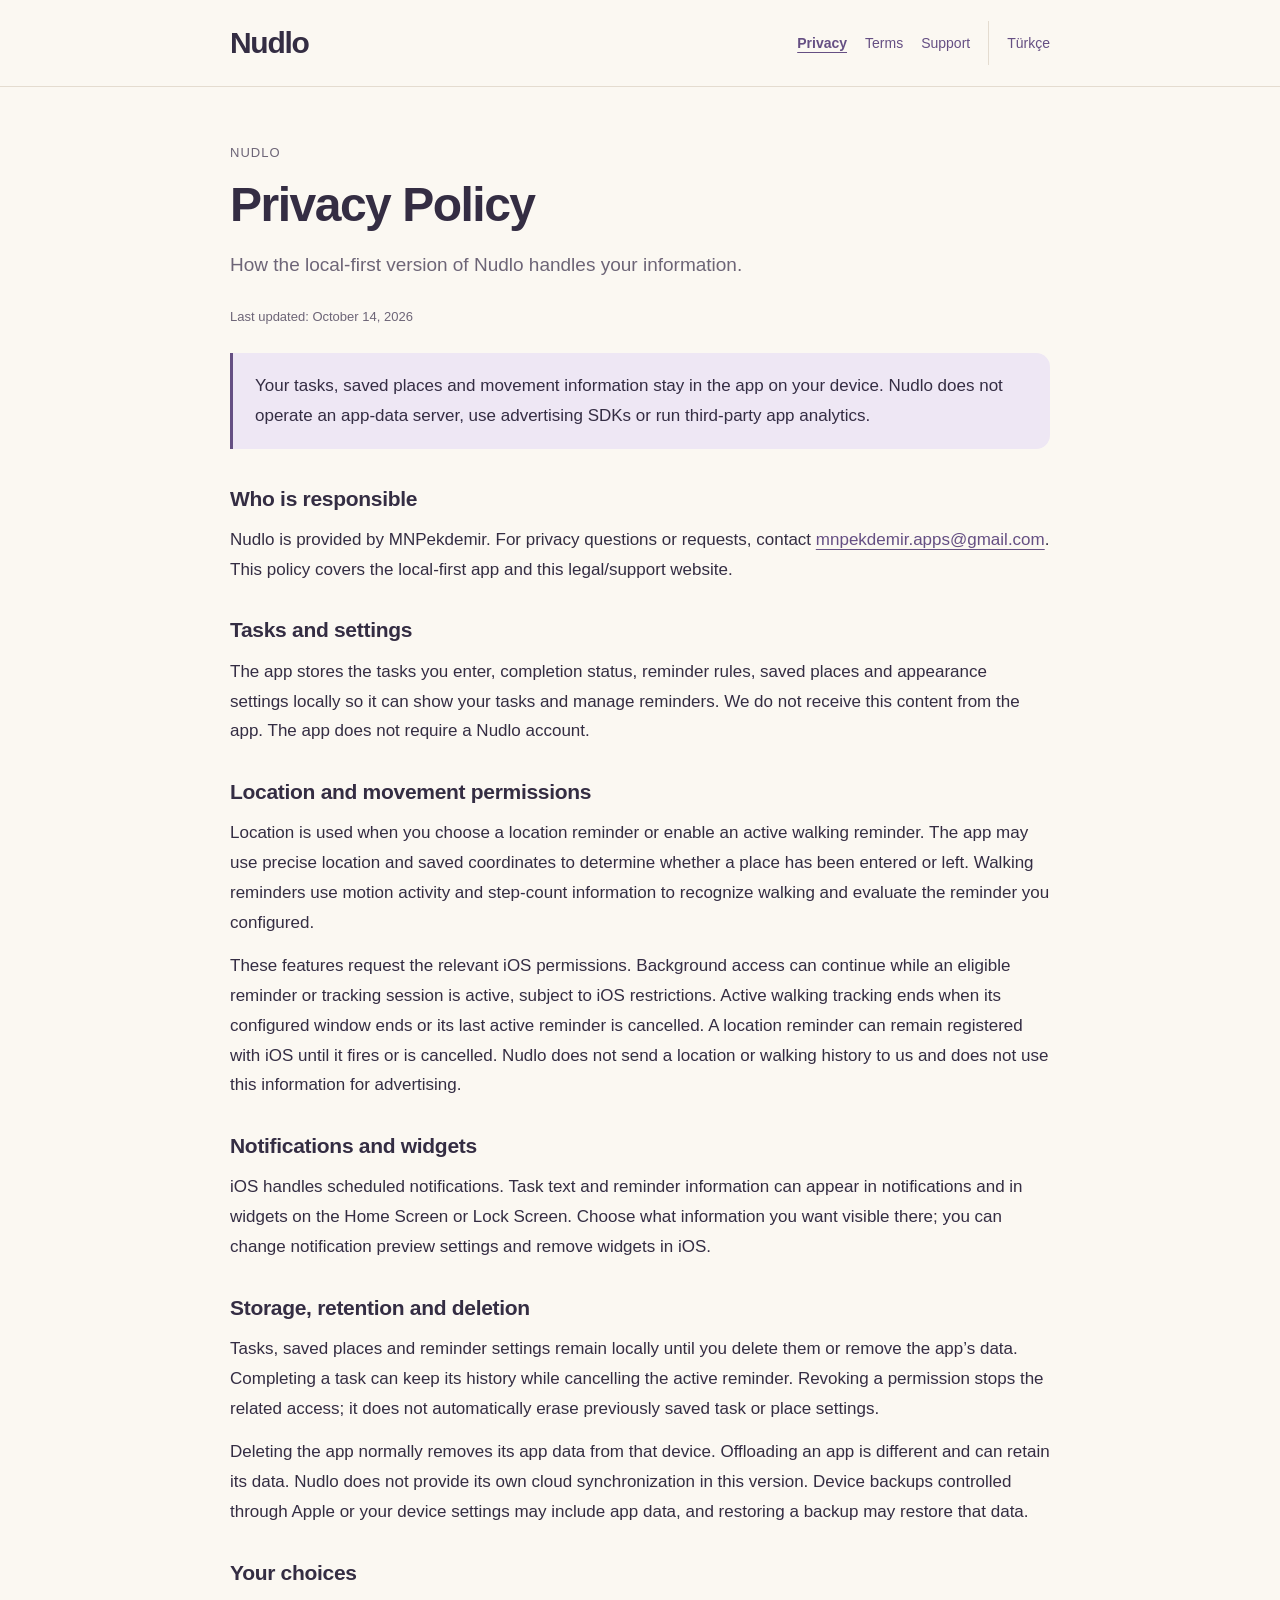
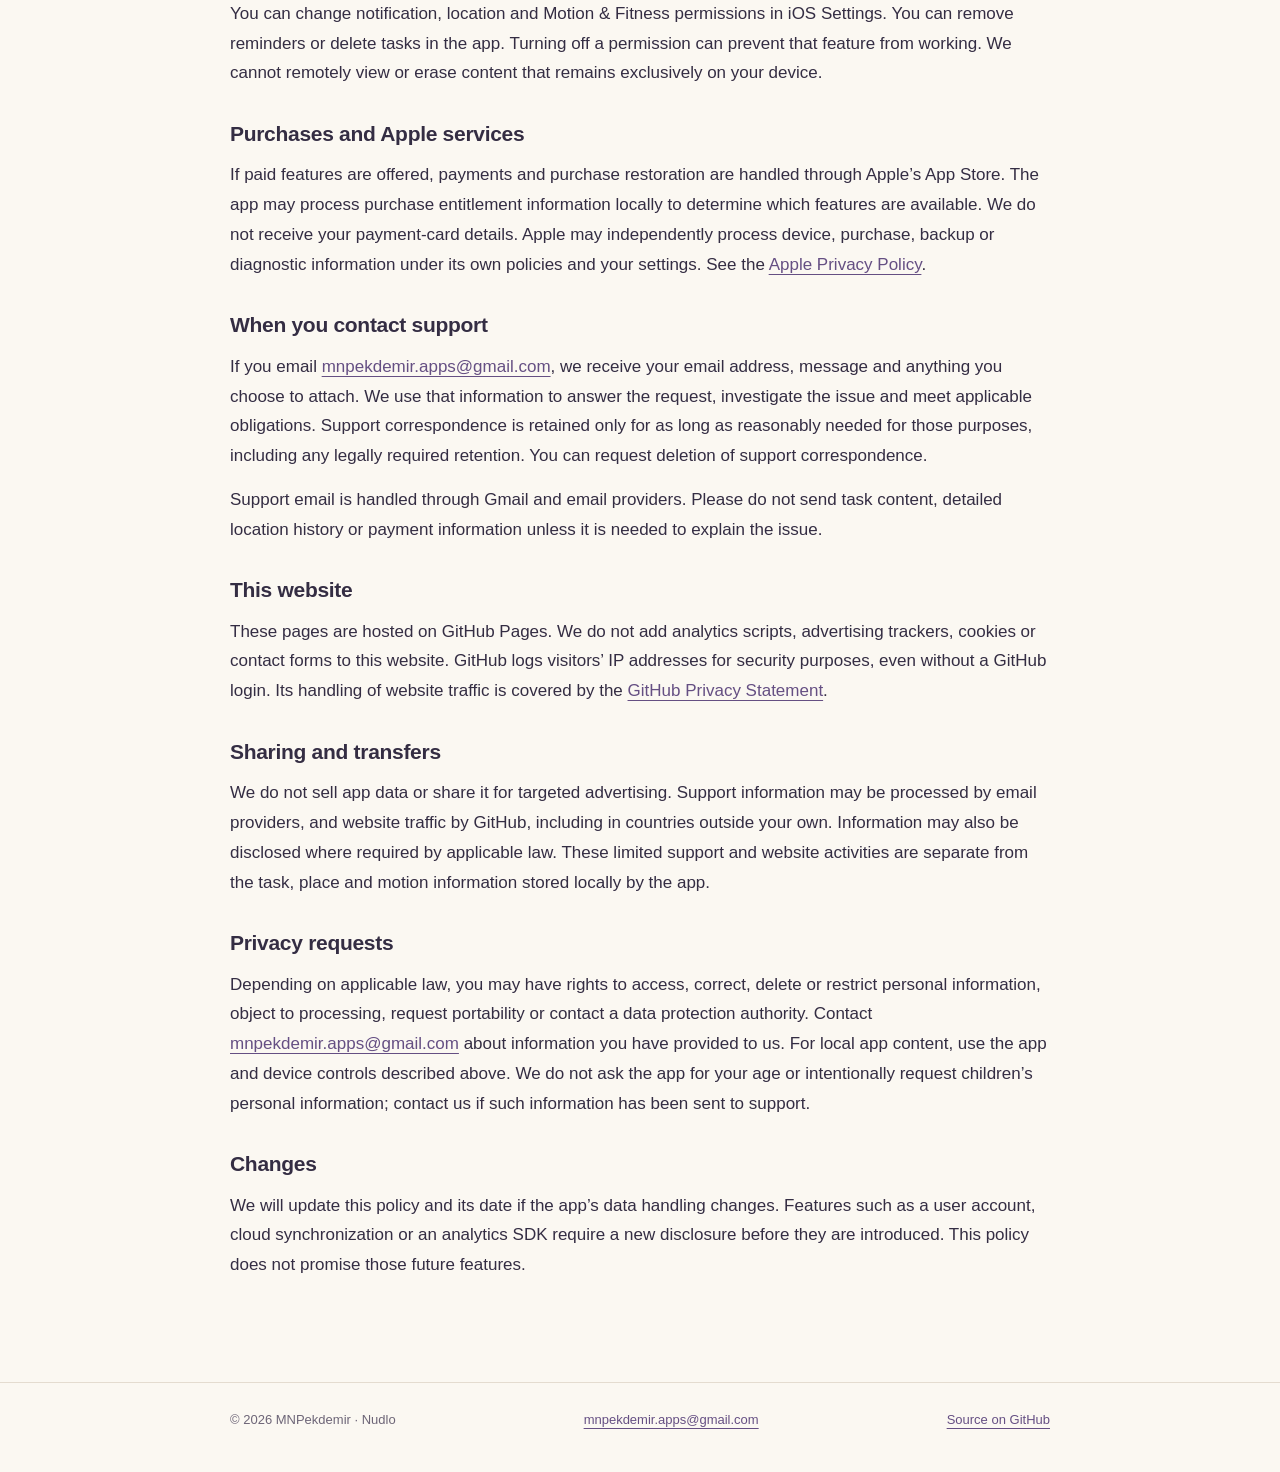
==== privacy.html @ 1d19ee4d "Add bilingual Nudlo privacy, terms and support pages" ====
<!doctype html>
<html lang="en">
<head>
  <meta charset="utf-8">
  <meta name="viewport" content="width=device-width,initial-scale=1">
  <meta name="description" content="How the local-first version of Nudlo handles your information.">
  <title>Privacy Policy · Nudlo</title>
  <link rel="canonical" href="https://mnpekdemir.github.io/nudlo-legal/privacy.html">
  <link rel="alternate" hreflang="en" href="https://mnpekdemir.github.io/nudlo-legal/privacy.html">
  <link rel="alternate" hreflang="tr" href="https://mnpekdemir.github.io/nudlo-legal/tr/privacy.html">
  <link rel="stylesheet" href="styles.css">
</head>
<body>
  <a class="skip-link" href="#content">Skip to content</a>
  <header class="site-header"><div class="container header-content"><a class="wordmark" href="index.html" aria-label="Nudlo">Nudlo</a><nav class="top-nav" aria-label="Legal & support"><a href="privacy.html" aria-current="page">Privacy</a><a href="terms.html">Terms</a><a href="support.html">Support</a><a class="language-link" href="tr/privacy.html" lang="tr">Türkçe</a></nav></div></header>
  <main class="container" id="content"><p class="eyebrow">Nudlo</p><h1>Privacy Policy</h1><p class="lead">How the local-first version of Nudlo handles your information.</p><p class="updated">Last updated: October 14, 2026</p><div class="summary"><p>Your tasks, saved places and movement information stay in the app on your device. Nudlo does not operate an app-data server, use advertising SDKs or run third-party app analytics.</p></div><section id="section-1"><h2>Who is responsible</h2><p>Nudlo is provided by MNPekdemir. For privacy questions or requests, contact <a class="contact-link" href="mailto:mnpekdemir.apps@gmail.com">mnpekdemir.apps@gmail.com</a>. This policy covers the local-first app and this legal/support website.</p></section>
<section id="section-2"><h2>Tasks and settings</h2><p>The app stores the tasks you enter, completion status, reminder rules, saved places and appearance settings locally so it can show your tasks and manage reminders. We do not receive this content from the app. The app does not require a Nudlo account.</p></section>
<section id="section-3"><h2>Location and movement permissions</h2><p>Location is used when you choose a location reminder or enable an active walking reminder. The app may use precise location and saved coordinates to determine whether a place has been entered or left. Walking reminders use motion activity and step-count information to recognize walking and evaluate the reminder you configured.</p><p>These features request the relevant iOS permissions. Background access can continue while an eligible reminder or tracking session is active, subject to iOS restrictions. Active walking tracking ends when its configured window ends or its last active reminder is cancelled. A location reminder can remain registered with iOS until it fires or is cancelled. Nudlo does not send a location or walking history to us and does not use this information for advertising.</p></section>
<section id="section-4"><h2>Notifications and widgets</h2><p>iOS handles scheduled notifications. Task text and reminder information can appear in notifications and in widgets on the Home Screen or Lock Screen. Choose what information you want visible there; you can change notification preview settings and remove widgets in iOS.</p></section>
<section id="section-5"><h2>Storage, retention and deletion</h2><p>Tasks, saved places and reminder settings remain locally until you delete them or remove the app’s data. Completing a task can keep its history while cancelling the active reminder. Revoking a permission stops the related access; it does not automatically erase previously saved task or place settings.</p><p>Deleting the app normally removes its app data from that device. Offloading an app is different and can retain its data. Nudlo does not provide its own cloud synchronization in this version. Device backups controlled through Apple or your device settings may include app data, and restoring a backup may restore that data.</p></section>
<section id="section-6"><h2>Your choices</h2><p>You can change notification, location and Motion & Fitness permissions in iOS Settings. You can remove reminders or delete tasks in the app. Turning off a permission can prevent that feature from working. We cannot remotely view or erase content that remains exclusively on your device.</p></section>
<section id="section-7"><h2>Purchases and Apple services</h2><p>If paid features are offered, payments and purchase restoration are handled through Apple’s App Store. The app may process purchase entitlement information locally to determine which features are available. We do not receive your payment-card details. Apple may independently process device, purchase, backup or diagnostic information under its own policies and your settings. See the <a href="https://www.apple.com/legal/privacy/">Apple Privacy Policy</a>.</p></section>
<section id="section-8"><h2>When you contact support</h2><p>If you email <a class="contact-link" href="mailto:mnpekdemir.apps@gmail.com">mnpekdemir.apps@gmail.com</a>, we receive your email address, message and anything you choose to attach. We use that information to answer the request, investigate the issue and meet applicable obligations. Support correspondence is retained only for as long as reasonably needed for those purposes, including any legally required retention. You can request deletion of support correspondence.</p><p>Support email is handled through Gmail and email providers. Please do not send task content, detailed location history or payment information unless it is needed to explain the issue.</p></section>
<section id="section-9"><h2>This website</h2><p>These pages are hosted on GitHub Pages. We do not add analytics scripts, advertising trackers, cookies or contact forms to this website. GitHub logs visitors’ IP addresses for security purposes, even without a GitHub login. Its handling of website traffic is covered by the <a href="https://docs.github.com/en/site-policy/privacy-policies/github-general-privacy-statement">GitHub Privacy Statement</a>.</p></section>
<section id="section-10"><h2>Sharing and transfers</h2><p>We do not sell app data or share it for targeted advertising. Support information may be processed by email providers, and website traffic by GitHub, including in countries outside your own. Information may also be disclosed where required by applicable law. These limited support and website activities are separate from the task, place and motion information stored locally by the app.</p></section>
<section id="section-11"><h2>Privacy requests</h2><p>Depending on applicable law, you may have rights to access, correct, delete or restrict personal information, object to processing, request portability or contact a data protection authority. Contact <a class="contact-link" href="mailto:mnpekdemir.apps@gmail.com">mnpekdemir.apps@gmail.com</a> about information you have provided to us. For local app content, use the app and device controls described above. We do not ask the app for your age or intentionally request children’s personal information; contact us if such information has been sent to support.</p></section>
<section id="section-12"><h2>Changes</h2><p>We will update this policy and its date if the app’s data handling changes. Features such as a user account, cloud synchronization or an analytics SDK require a new disclosure before they are introduced. This policy does not promise those future features.</p></section></main>
  <footer><div class="container footer-content"><span>© 2026 MNPekdemir · Nudlo</span><a class="contact-link" href="mailto:mnpekdemir.apps@gmail.com">mnpekdemir.apps@gmail.com</a><a href="https://github.com/MNPekdemir/nudlo-legal">Source on GitHub</a></div></footer>
</body>
</html>
---- styles.css ----
:root { color-scheme:light dark; --paper:light-dark(#fbf8f2,#211d29); --surface:light-dark(#fffdf8,#2d2736); --ink:light-dark(#342d43,#f5efe7); --muted:light-dark(#6d6577,#c0b6ca); --line:light-dark(#e4dcd0,#4a4055); --accent:light-dark(#654f83,#dec8ef); --soft:light-dark(#eee7f4,#382e44); }
* { box-sizing:border-box; }
body { margin:0; background:var(--paper); color:var(--ink); font:400 17px/1.75 -apple-system,BlinkMacSystemFont,"Segoe UI",sans-serif; }
a { color:var(--accent); text-underline-offset:4px; }
a:hover { text-decoration-thickness:2px; }
a:focus-visible { outline:3px solid var(--accent); outline-offset:4px; border-radius:3px; }
.skip-link { position:absolute; top:10px; left:10px; padding:8px 14px; background:var(--surface); transform:translateY(-150%); }
.skip-link:focus { transform:translateY(0); z-index:2; }
.container { width:min(100% - 40px,820px); margin:0 auto; }
.site-header { border-bottom:1px solid var(--line); }
.header-content { display:flex; align-items:center; justify-content:space-between; gap:16px; flex-wrap:wrap; padding:21px 0; }
.wordmark { color:var(--ink); font:600 30px/1.15 ui-rounded,-apple-system,BlinkMacSystemFont,"Segoe UI",sans-serif; letter-spacing:-1.3px; text-decoration:none; }
.top-nav { display:flex; flex-wrap:wrap; align-items:center; gap:18px; font-size:14px; }
.top-nav a { min-height:44px; display:flex; align-items:center; text-decoration:none; }
.top-nav a[aria-current=page] { text-decoration:underline; font-weight:600; }
.language-link { padding-left:18px; border-left:1px solid var(--line); }
main { padding:55px 0 70px; }
.eyebrow { color:var(--muted); font-size:13px; letter-spacing:.08em; text-transform:uppercase; margin:0 0 12px; }
h1 { font-size:clamp(34px,6vw,48px); line-height:1.15; letter-spacing:-1.5px; font-weight:600; margin:0 0 18px; }
.lead { color:var(--muted); font-size:19px; line-height:1.6; margin:0 0 26px; }
.updated { color:var(--muted); font-size:13px; margin:0 0 24px; }
.summary { padding:18px 22px; border-left:3px solid var(--accent); background:var(--soft); border-radius:0 14px 14px 0; margin:0 0 36px; }
.summary p { margin:0; }
section { margin:0 0 32px; }
h2 { font-size:21px; line-height:1.35; font-weight:600; letter-spacing:-.3px; margin:0 0 12px; scroll-margin-top:20px; }
p { margin:0 0 14px; }
ul { padding-left:23px; margin:0 0 17px; }
li { margin-bottom:8px; }
.document-links { border-top:1px solid var(--line); margin-top:38px; }
.document-link { display:block; padding:25px 0; border-bottom:1px solid var(--line); text-decoration:none; }
.document-link strong { display:block; font-size:22px; font-weight:600; margin-bottom:4px; }
.document-link span { display:block; color:var(--muted); }
.contact-link { overflow-wrap:anywhere; }
footer { border-top:1px solid var(--line); color:var(--muted); font-size:13px; padding:26px 0 40px; }
.footer-content { display:flex; flex-wrap:wrap; gap:10px 24px; align-items:center; justify-content:space-between; }
@media(max-width:500px) { body { font-size:16px; } .header-content { gap:10px; padding:16px 0 12px; } .top-nav { width:100%; gap:16px; } .language-link { margin-left:auto; padding-left:12px; } main { padding:35px 0 45px; } .lead { font-size:17px; } .summary { padding:16px; } }
@media print { .site-header,.skip-link,footer { display:none; } :root { color-scheme:light; } main { padding:0; } .container { width:100%; } a { color:inherit; } }
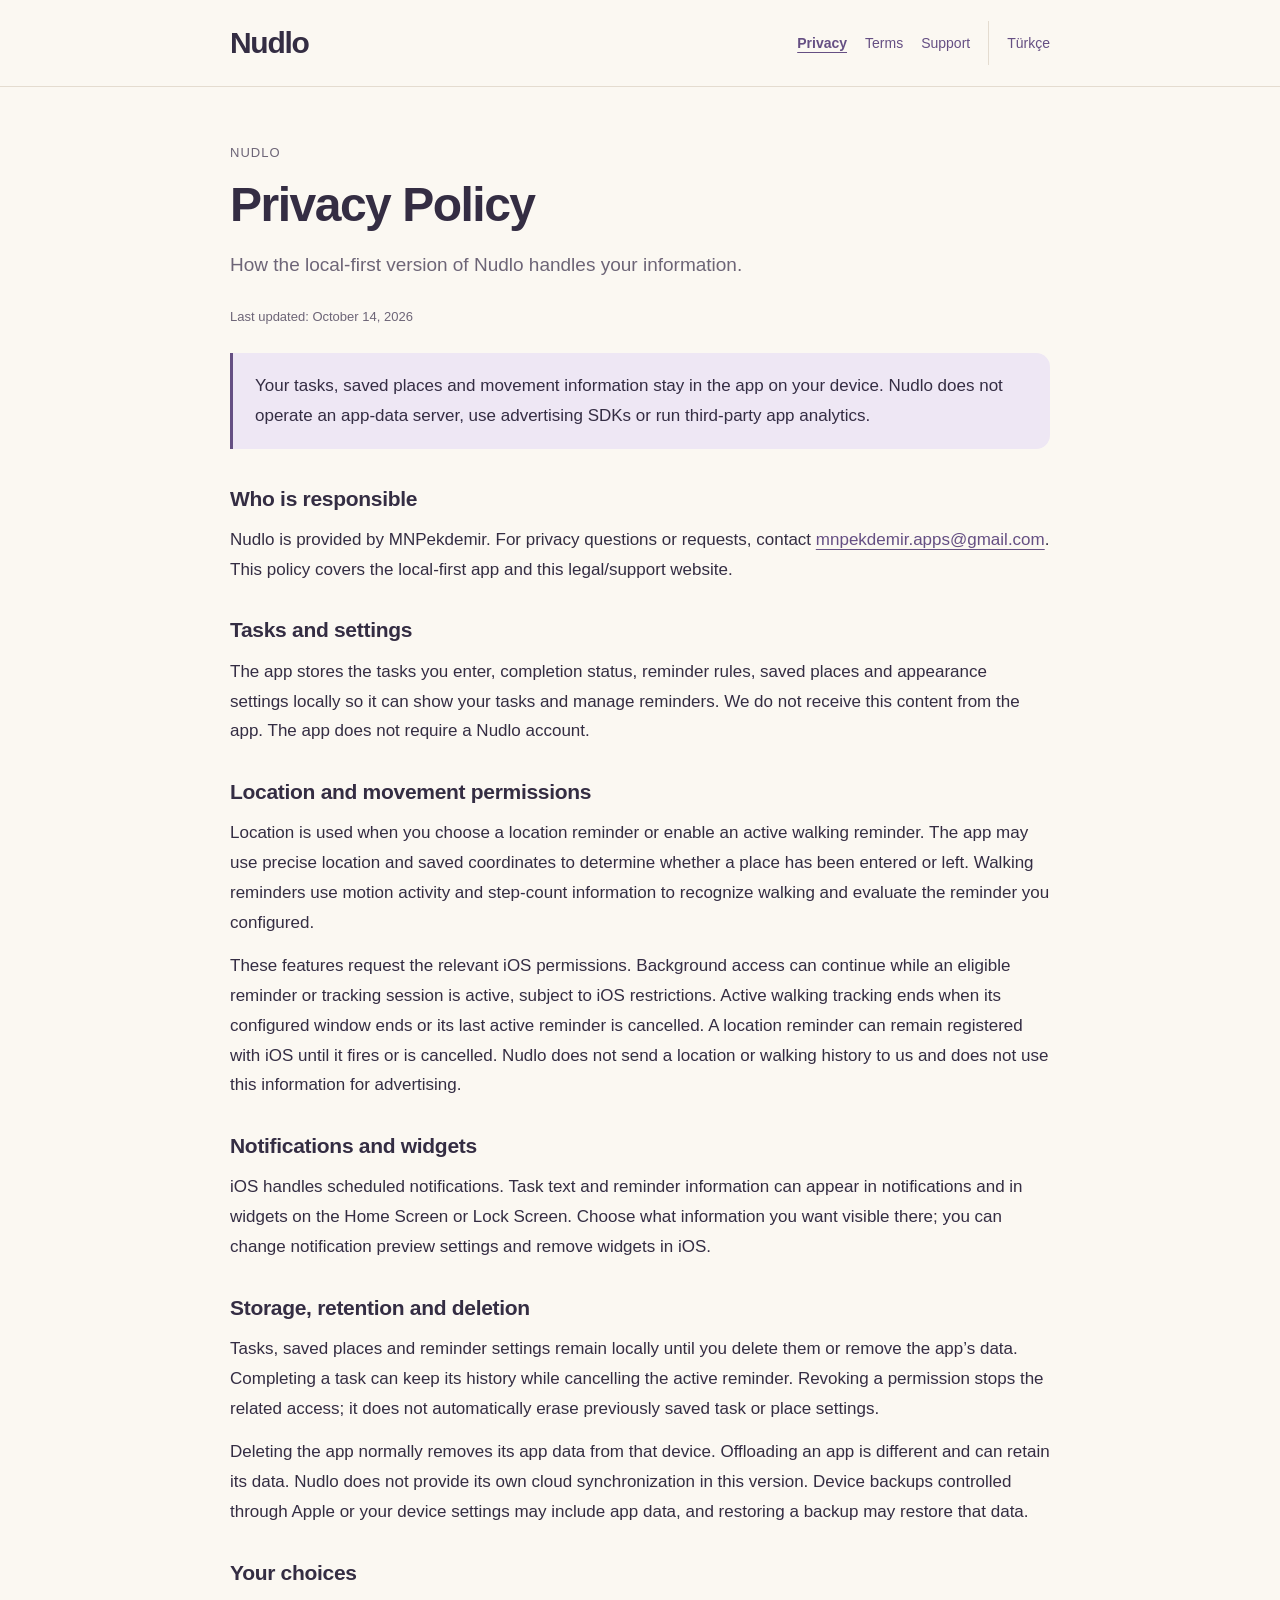
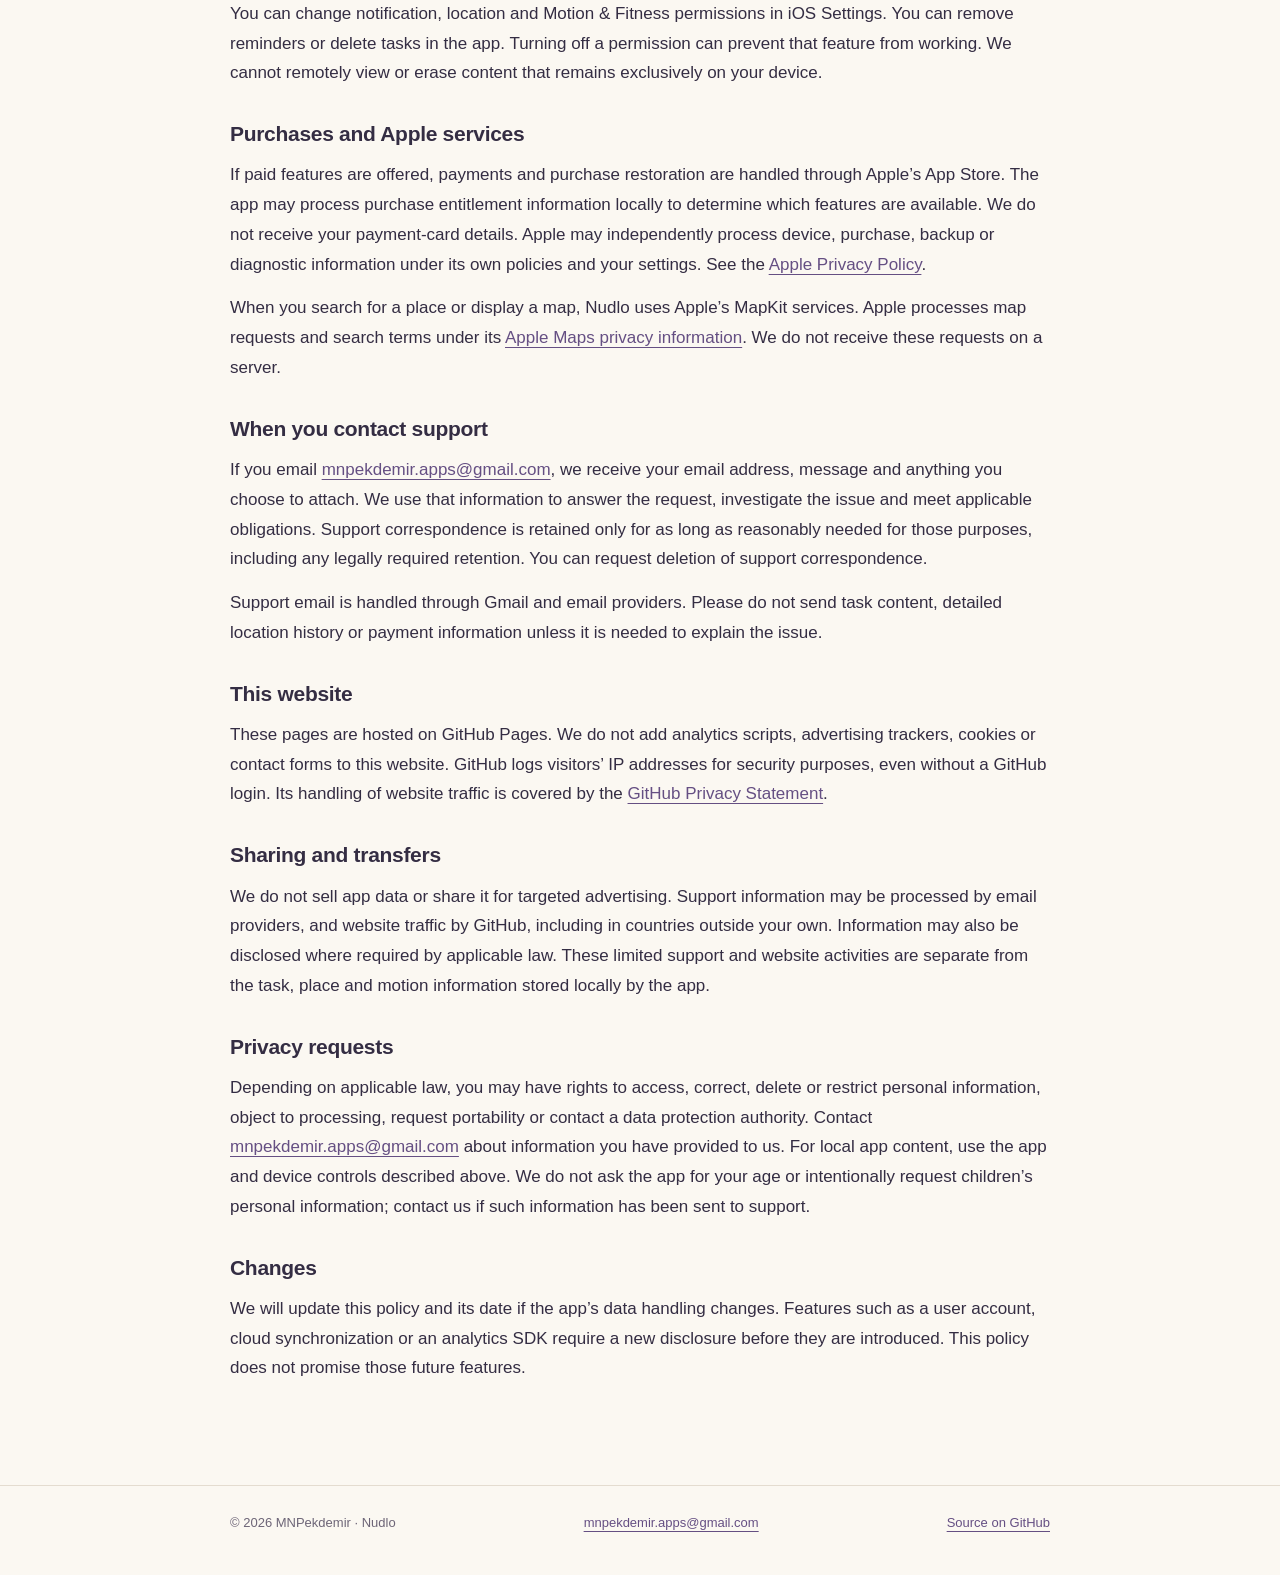
==== commit fc1ec640: "Disclose Apple MapKit place searches" ====
--- a/privacy.html
+++ b/privacy.html
@@ -19,7 +19,7 @@
 <section id="section-4"><h2>Notifications and widgets</h2><p>iOS handles scheduled notifications. Task text and reminder information can appear in notifications and in widgets on the Home Screen or Lock Screen. Choose what information you want visible there; you can change notification preview settings and remove widgets in iOS.</p></section>
 <section id="section-5"><h2>Storage, retention and deletion</h2><p>Tasks, saved places and reminder settings remain locally until you delete them or remove the app’s data. Completing a task can keep its history while cancelling the active reminder. Revoking a permission stops the related access; it does not automatically erase previously saved task or place settings.</p><p>Deleting the app normally removes its app data from that device. Offloading an app is different and can retain its data. Nudlo does not provide its own cloud synchronization in this version. Device backups controlled through Apple or your device settings may include app data, and restoring a backup may restore that data.</p></section>
 <section id="section-6"><h2>Your choices</h2><p>You can change notification, location and Motion & Fitness permissions in iOS Settings. You can remove reminders or delete tasks in the app. Turning off a permission can prevent that feature from working. We cannot remotely view or erase content that remains exclusively on your device.</p></section>
-<section id="section-7"><h2>Purchases and Apple services</h2><p>If paid features are offered, payments and purchase restoration are handled through Apple’s App Store. The app may process purchase entitlement information locally to determine which features are available. We do not receive your payment-card details. Apple may independently process device, purchase, backup or diagnostic information under its own policies and your settings. See the <a href="https://www.apple.com/legal/privacy/">Apple Privacy Policy</a>.</p></section>
+<section id="section-7"><h2>Purchases and Apple services</h2><p>If paid features are offered, payments and purchase restoration are handled through Apple’s App Store. The app may process purchase entitlement information locally to determine which features are available. We do not receive your payment-card details. Apple may independently process device, purchase, backup or diagnostic information under its own policies and your settings. See the <a href="https://www.apple.com/legal/privacy/">Apple Privacy Policy</a>.</p><p>When you search for a place or display a map, Nudlo uses Apple’s MapKit services. Apple processes map requests and search terms under its <a href="https://www.apple.com/legal/privacy/data/en/apple-maps/">Apple Maps privacy information</a>. We do not receive these requests on a server.</p></section>
 <section id="section-8"><h2>When you contact support</h2><p>If you email <a class="contact-link" href="mailto:mnpekdemir.apps@gmail.com">mnpekdemir.apps@gmail.com</a>, we receive your email address, message and anything you choose to attach. We use that information to answer the request, investigate the issue and meet applicable obligations. Support correspondence is retained only for as long as reasonably needed for those purposes, including any legally required retention. You can request deletion of support correspondence.</p><p>Support email is handled through Gmail and email providers. Please do not send task content, detailed location history or payment information unless it is needed to explain the issue.</p></section>
 <section id="section-9"><h2>This website</h2><p>These pages are hosted on GitHub Pages. We do not add analytics scripts, advertising trackers, cookies or contact forms to this website. GitHub logs visitors’ IP addresses for security purposes, even without a GitHub login. Its handling of website traffic is covered by the <a href="https://docs.github.com/en/site-policy/privacy-policies/github-general-privacy-statement">GitHub Privacy Statement</a>.</p></section>
 <section id="section-10"><h2>Sharing and transfers</h2><p>We do not sell app data or share it for targeted advertising. Support information may be processed by email providers, and website traffic by GitHub, including in countries outside your own. Information may also be disclosed where required by applicable law. These limited support and website activities are separate from the task, place and motion information stored locally by the app.</p></section>
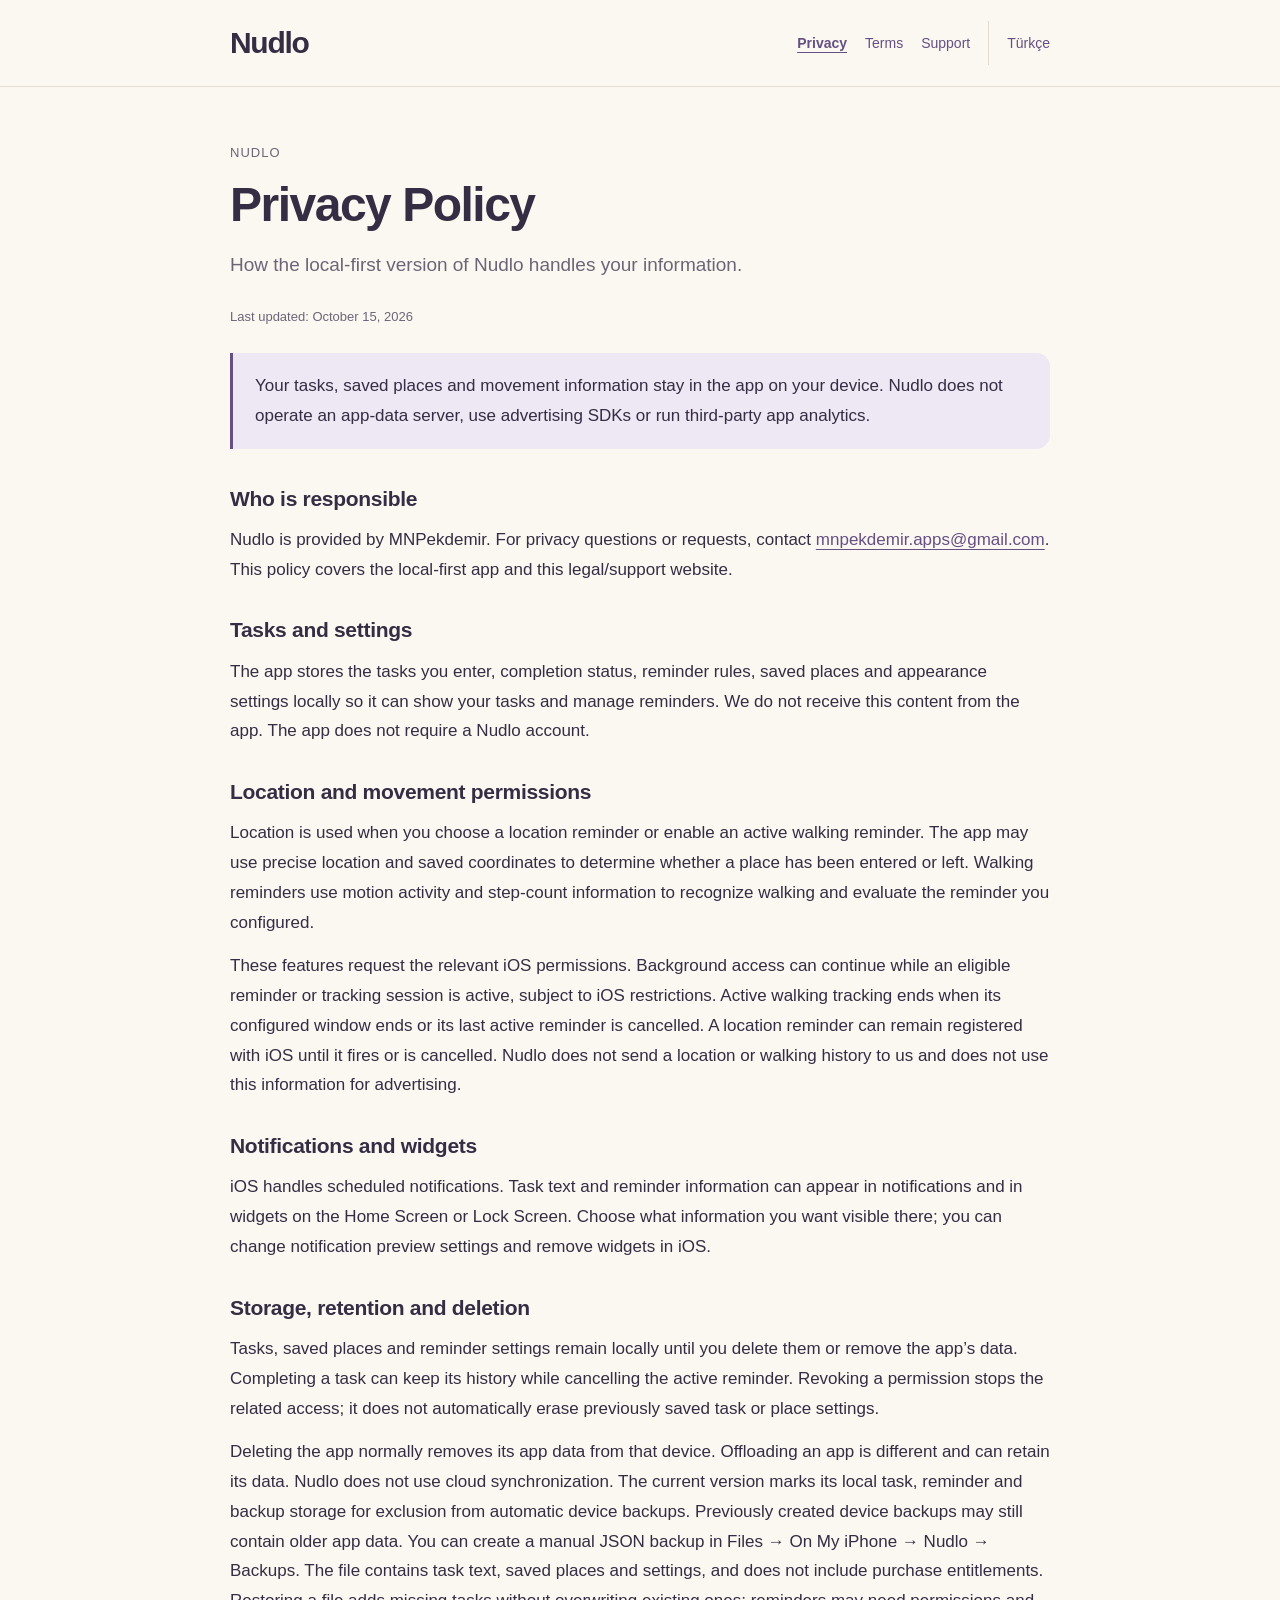
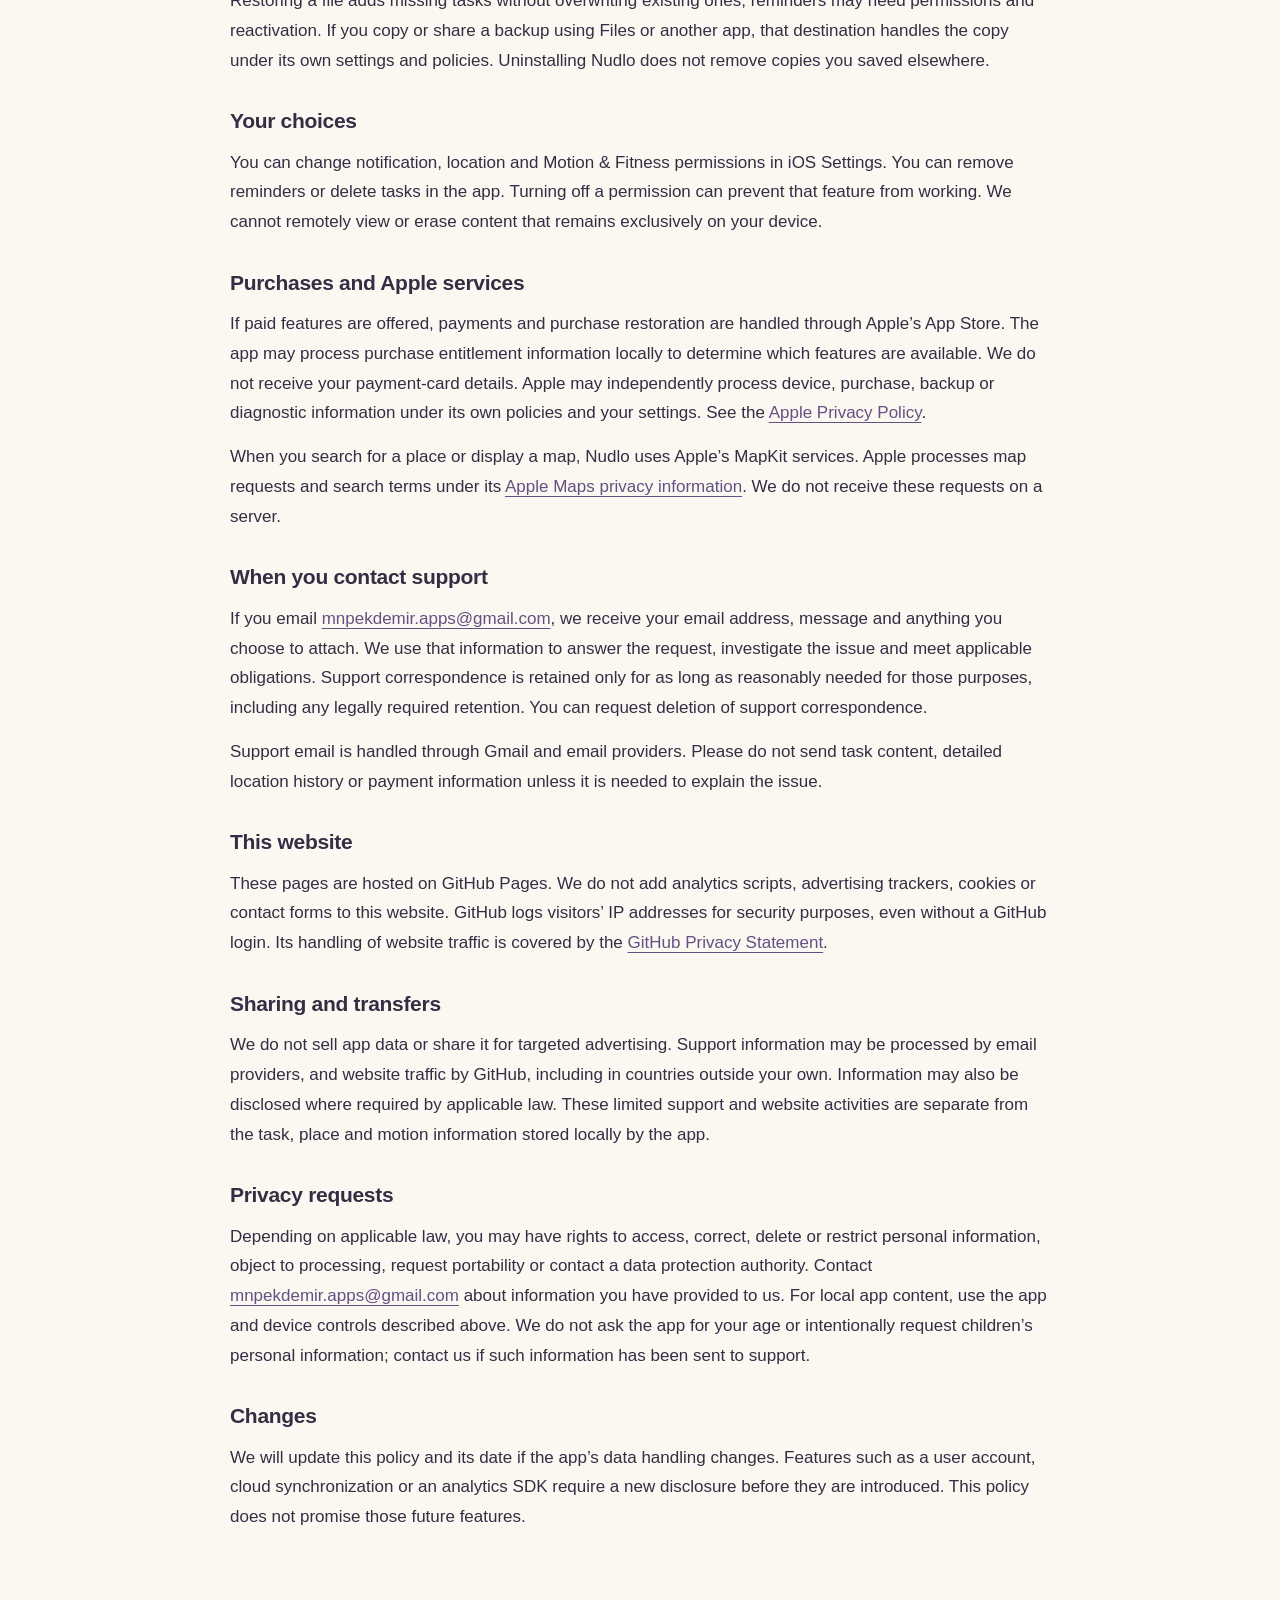
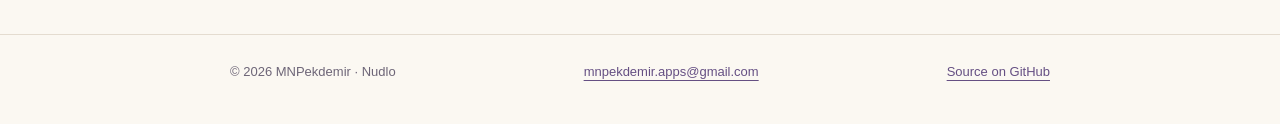
==== commit 5eee6059: "Describe on-device backups and restore behavior" ====
--- a/privacy.html
+++ b/privacy.html
@@ -13,11 +13,11 @@
 <body>
   <a class="skip-link" href="#content">Skip to content</a>
   <header class="site-header"><div class="container header-content"><a class="wordmark" href="index.html" aria-label="Nudlo">Nudlo</a><nav class="top-nav" aria-label="Legal & support"><a href="privacy.html" aria-current="page">Privacy</a><a href="terms.html">Terms</a><a href="support.html">Support</a><a class="language-link" href="tr/privacy.html" lang="tr">Türkçe</a></nav></div></header>
-  <main class="container" id="content"><p class="eyebrow">Nudlo</p><h1>Privacy Policy</h1><p class="lead">How the local-first version of Nudlo handles your information.</p><p class="updated">Last updated: October 14, 2026</p><div class="summary"><p>Your tasks, saved places and movement information stay in the app on your device. Nudlo does not operate an app-data server, use advertising SDKs or run third-party app analytics.</p></div><section id="section-1"><h2>Who is responsible</h2><p>Nudlo is provided by MNPekdemir. For privacy questions or requests, contact <a class="contact-link" href="mailto:mnpekdemir.apps@gmail.com">mnpekdemir.apps@gmail.com</a>. This policy covers the local-first app and this legal/support website.</p></section>
+  <main class="container" id="content"><p class="eyebrow">Nudlo</p><h1>Privacy Policy</h1><p class="lead">How the local-first version of Nudlo handles your information.</p><p class="updated">Last updated: October 15, 2026</p><div class="summary"><p>Your tasks, saved places and movement information stay in the app on your device. Nudlo does not operate an app-data server, use advertising SDKs or run third-party app analytics.</p></div><section id="section-1"><h2>Who is responsible</h2><p>Nudlo is provided by MNPekdemir. For privacy questions or requests, contact <a class="contact-link" href="mailto:mnpekdemir.apps@gmail.com">mnpekdemir.apps@gmail.com</a>. This policy covers the local-first app and this legal/support website.</p></section>
 <section id="section-2"><h2>Tasks and settings</h2><p>The app stores the tasks you enter, completion status, reminder rules, saved places and appearance settings locally so it can show your tasks and manage reminders. We do not receive this content from the app. The app does not require a Nudlo account.</p></section>
 <section id="section-3"><h2>Location and movement permissions</h2><p>Location is used when you choose a location reminder or enable an active walking reminder. The app may use precise location and saved coordinates to determine whether a place has been entered or left. Walking reminders use motion activity and step-count information to recognize walking and evaluate the reminder you configured.</p><p>These features request the relevant iOS permissions. Background access can continue while an eligible reminder or tracking session is active, subject to iOS restrictions. Active walking tracking ends when its configured window ends or its last active reminder is cancelled. A location reminder can remain registered with iOS until it fires or is cancelled. Nudlo does not send a location or walking history to us and does not use this information for advertising.</p></section>
 <section id="section-4"><h2>Notifications and widgets</h2><p>iOS handles scheduled notifications. Task text and reminder information can appear in notifications and in widgets on the Home Screen or Lock Screen. Choose what information you want visible there; you can change notification preview settings and remove widgets in iOS.</p></section>
-<section id="section-5"><h2>Storage, retention and deletion</h2><p>Tasks, saved places and reminder settings remain locally until you delete them or remove the app’s data. Completing a task can keep its history while cancelling the active reminder. Revoking a permission stops the related access; it does not automatically erase previously saved task or place settings.</p><p>Deleting the app normally removes its app data from that device. Offloading an app is different and can retain its data. Nudlo does not provide its own cloud synchronization in this version. Device backups controlled through Apple or your device settings may include app data, and restoring a backup may restore that data.</p></section>
+<section id="section-5"><h2>Storage, retention and deletion</h2><p>Tasks, saved places and reminder settings remain locally until you delete them or remove the app’s data. Completing a task can keep its history while cancelling the active reminder. Revoking a permission stops the related access; it does not automatically erase previously saved task or place settings.</p><p>Deleting the app normally removes its app data from that device. Offloading an app is different and can retain its data. Nudlo does not use cloud synchronization. The current version marks its local task, reminder and backup storage for exclusion from automatic device backups. Previously created device backups may still contain older app data. You can create a manual JSON backup in Files → On My iPhone → Nudlo → Backups. The file contains task text, saved places and settings, and does not include purchase entitlements. Restoring a file adds missing tasks without overwriting existing ones; reminders may need permissions and reactivation. If you copy or share a backup using Files or another app, that destination handles the copy under its own settings and policies. Uninstalling Nudlo does not remove copies you saved elsewhere.</p></section>
 <section id="section-6"><h2>Your choices</h2><p>You can change notification, location and Motion & Fitness permissions in iOS Settings. You can remove reminders or delete tasks in the app. Turning off a permission can prevent that feature from working. We cannot remotely view or erase content that remains exclusively on your device.</p></section>
 <section id="section-7"><h2>Purchases and Apple services</h2><p>If paid features are offered, payments and purchase restoration are handled through Apple’s App Store. The app may process purchase entitlement information locally to determine which features are available. We do not receive your payment-card details. Apple may independently process device, purchase, backup or diagnostic information under its own policies and your settings. See the <a href="https://www.apple.com/legal/privacy/">Apple Privacy Policy</a>.</p><p>When you search for a place or display a map, Nudlo uses Apple’s MapKit services. Apple processes map requests and search terms under its <a href="https://www.apple.com/legal/privacy/data/en/apple-maps/">Apple Maps privacy information</a>. We do not receive these requests on a server.</p></section>
 <section id="section-8"><h2>When you contact support</h2><p>If you email <a class="contact-link" href="mailto:mnpekdemir.apps@gmail.com">mnpekdemir.apps@gmail.com</a>, we receive your email address, message and anything you choose to attach. We use that information to answer the request, investigate the issue and meet applicable obligations. Support correspondence is retained only for as long as reasonably needed for those purposes, including any legally required retention. You can request deletion of support correspondence.</p><p>Support email is handled through Gmail and email providers. Please do not send task content, detailed location history or payment information unless it is needed to explain the issue.</p></section>
